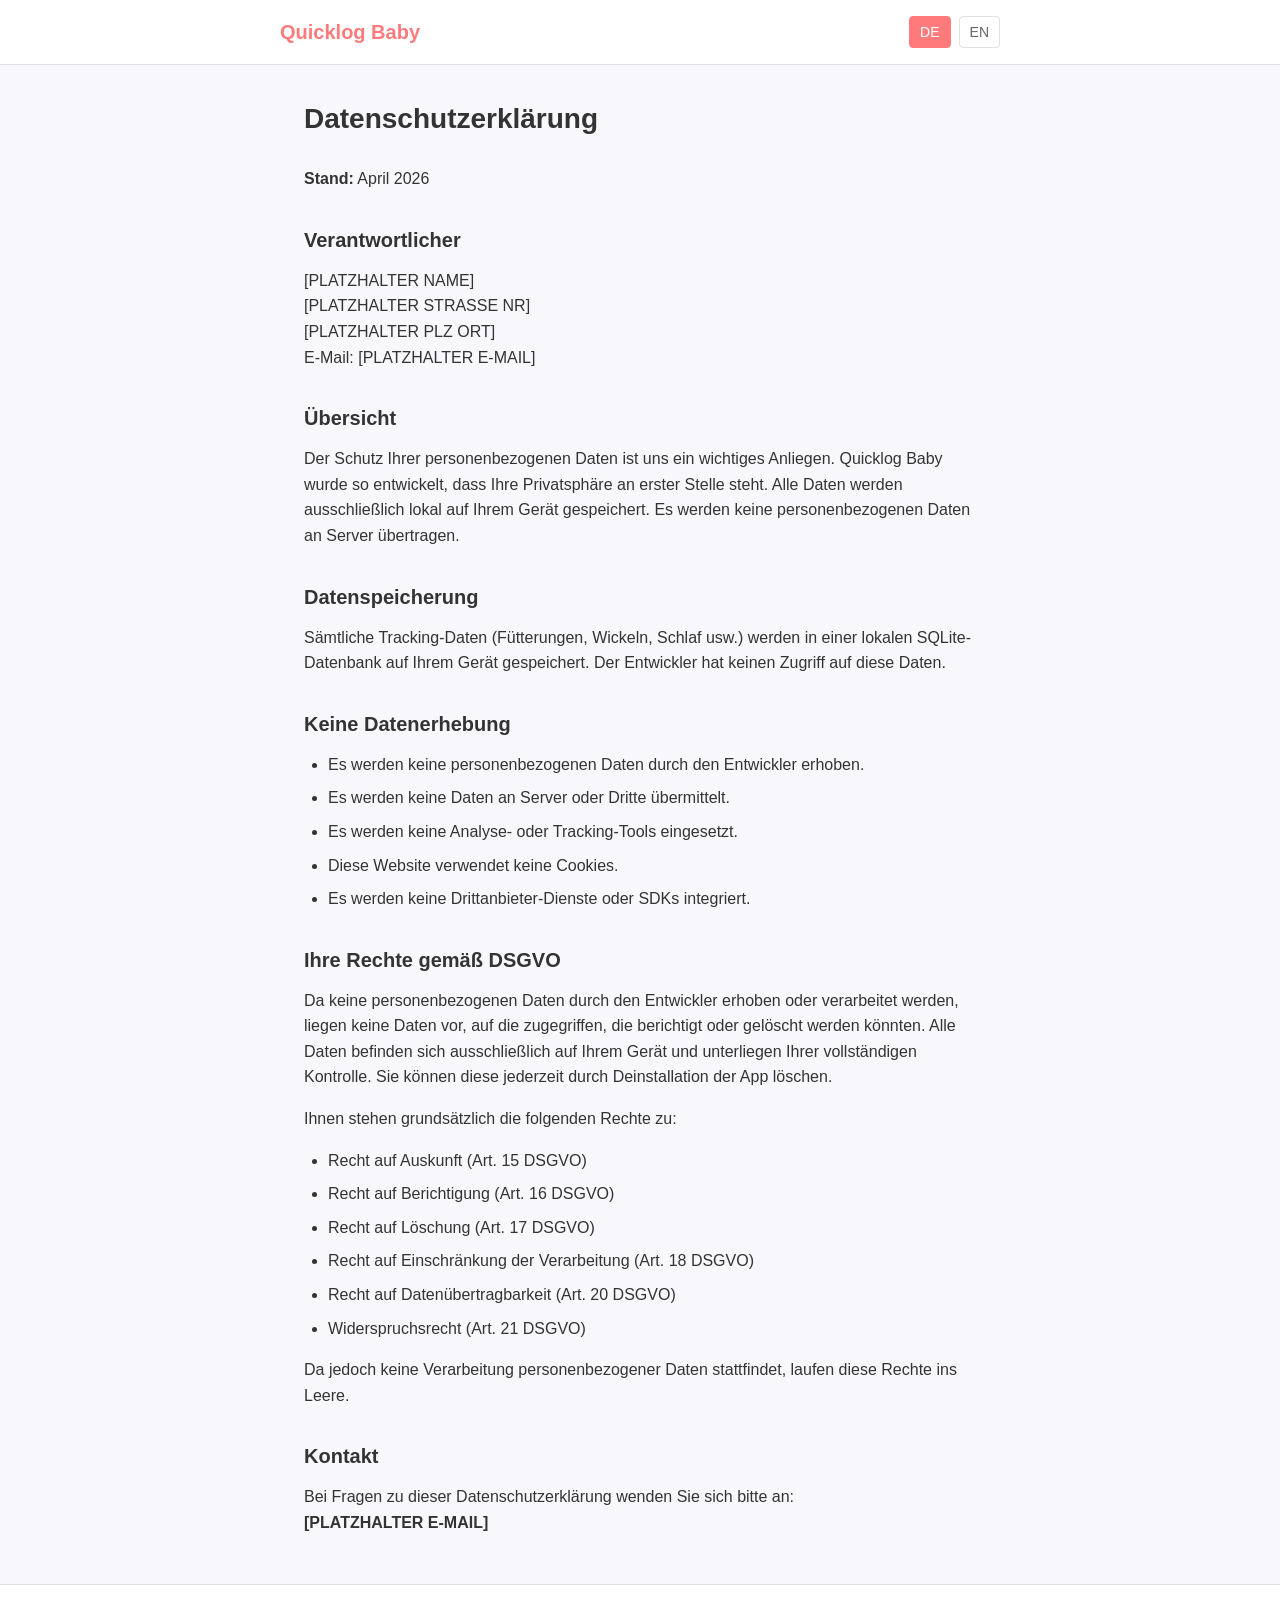
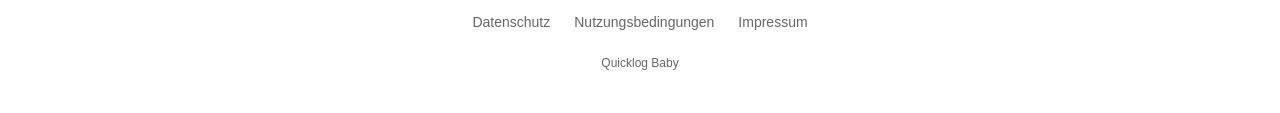
==== de/privacy.html @ 5f9e902b "feat: create bilingual legal website with privacy, terms, and impressum - Landing page with DE/EN la" ====
<!DOCTYPE html>
<html lang="de">
<head>
  <meta charset="UTF-8">
  <meta name="viewport" content="width=device-width, initial-scale=1.0">
  <title>Datenschutzerkl&auml;rung — Quicklog Baby</title>
  <link rel="stylesheet" href="../style.css">
</head>
<body>
  <header>
    <div class="header-inner">
      <a href="../index.html" class="header-brand">Quicklog Baby</a>
      <div class="lang-switch">
        <a href="../de/privacy.html" class="active">DE</a>
        <a href="../en/privacy.html">EN</a>
      </div>
    </div>
  </header>

  <main>
    <h1>Datenschutzerkl&auml;rung</h1>

    <p><strong>Stand:</strong> April 2026</p>

    <h2>Verantwortlicher</h2>
    <p>
      [PLATZHALTER NAME]<br>
      [PLATZHALTER STRASSE NR]<br>
      [PLATZHALTER PLZ ORT]<br>
      E-Mail: [PLATZHALTER E-MAIL]
    </p>

    <h2>&Uuml;bersicht</h2>
    <p>
      Der Schutz Ihrer personenbezogenen Daten ist uns ein wichtiges Anliegen.
      Quicklog Baby wurde so entwickelt, dass Ihre Privatsph&auml;re an erster
      Stelle steht. Alle Daten werden ausschlie&szlig;lich lokal auf Ihrem
      Ger&auml;t gespeichert. Es werden keine personenbezogenen Daten an
      Server &uuml;bertragen.
    </p>

    <h2>Datenspeicherung</h2>
    <p>
      S&auml;mtliche Tracking-Daten (F&uuml;tterungen, Wickeln, Schlaf usw.)
      werden in einer lokalen SQLite-Datenbank auf Ihrem Ger&auml;t
      gespeichert. Der Entwickler hat keinen Zugriff auf diese Daten.
    </p>

    <h2>Keine Datenerhebung</h2>
    <ul>
      <li>Es werden keine personenbezogenen Daten durch den Entwickler erhoben.</li>
      <li>Es werden keine Daten an Server oder Dritte &uuml;bermittelt.</li>
      <li>Es werden keine Analyse- oder Tracking-Tools eingesetzt.</li>
      <li>Diese Website verwendet keine Cookies.</li>
      <li>Es werden keine Drittanbieter-Dienste oder SDKs integriert.</li>
    </ul>

    <h2>Ihre Rechte gem&auml;&szlig; DSGVO</h2>
    <p>
      Da keine personenbezogenen Daten durch den Entwickler erhoben oder
      verarbeitet werden, liegen keine Daten vor, auf die zugegriffen, die
      berichtigt oder gel&ouml;scht werden k&ouml;nnten. Alle Daten befinden
      sich ausschlie&szlig;lich auf Ihrem Ger&auml;t und unterliegen Ihrer
      vollst&auml;ndigen Kontrolle. Sie k&ouml;nnen diese jederzeit durch
      Deinstallation der App l&ouml;schen.
    </p>

    <p>
      Ihnen stehen grunds&auml;tzlich die folgenden Rechte zu:
    </p>
    <ul>
      <li>Recht auf Auskunft (Art. 15 DSGVO)</li>
      <li>Recht auf Berichtigung (Art. 16 DSGVO)</li>
      <li>Recht auf L&ouml;schung (Art. 17 DSGVO)</li>
      <li>Recht auf Einschr&auml;nkung der Verarbeitung (Art. 18 DSGVO)</li>
      <li>Recht auf Daten&uuml;bertragbarkeit (Art. 20 DSGVO)</li>
      <li>Widerspruchsrecht (Art. 21 DSGVO)</li>
    </ul>
    <p>
      Da jedoch keine Verarbeitung personenbezogener Daten stattfindet,
      laufen diese Rechte ins Leere.
    </p>

    <h2>Kontakt</h2>
    <p>
      Bei Fragen zu dieser Datenschutzerkl&auml;rung wenden Sie sich bitte an:<br>
      <strong>[PLATZHALTER E-MAIL]</strong>
    </p>
  </main>

  <footer>
    <div class="footer-inner">
      <ul class="footer-links">
        <li><a href="../de/privacy.html">Datenschutz</a></li>
        <li><a href="../de/terms.html">Nutzungsbedingungen</a></li>
        <li><a href="../de/impressum.html">Impressum</a></li>
      </ul>
      <p class="footer-copy">Quicklog Baby</p>
    </div>
  </footer>
</body>
</html>
---- style.css ----
/* Quicklog Baby — Shared Legal Pages Stylesheet */

:root {
  --color-primary: #FF7B7B;
  --color-bg: #F8F8FC;
  --color-text: #333333;
  --color-text-light: #666666;
  --color-border: #E0E0E8;
  --max-width: 720px;
}

*,
*::before,
*::after {
  box-sizing: border-box;
  margin: 0;
  padding: 0;
}

html {
  font-size: 16px;
  -webkit-text-size-adjust: 100%;
}

body {
  font-family: -apple-system, BlinkMacSystemFont, "Segoe UI", Roboto,
    "Helvetica Neue", Arial, sans-serif;
  color: var(--color-text);
  background-color: var(--color-bg);
  line-height: 1.6;
  min-height: 100vh;
  display: flex;
  flex-direction: column;
}

/* ---- Header ---- */

header {
  background-color: #ffffff;
  border-bottom: 1px solid var(--color-border);
  padding: 1rem 1.5rem;
  position: sticky;
  top: 0;
  z-index: 10;
}

.header-inner {
  max-width: var(--max-width);
  margin: 0 auto;
  display: flex;
  align-items: center;
  justify-content: space-between;
}

.header-brand {
  font-size: 1.25rem;
  font-weight: 700;
  color: var(--color-primary);
  text-decoration: none;
}

.lang-switch {
  display: flex;
  gap: 0.5rem;
}

.lang-switch a {
  font-size: 0.875rem;
  padding: 0.25rem 0.625rem;
  border: 1px solid var(--color-border);
  border-radius: 4px;
  text-decoration: none;
  color: var(--color-text-light);
  transition: background-color 0.15s, color 0.15s;
}

.lang-switch a:hover,
.lang-switch a.active {
  background-color: var(--color-primary);
  color: #ffffff;
  border-color: var(--color-primary);
}

/* ---- Main content ---- */

main {
  flex: 1;
  max-width: var(--max-width);
  margin: 0 auto;
  padding: 2rem 1.5rem;
  width: 100%;
}

h1 {
  font-size: 1.75rem;
  margin-bottom: 1.5rem;
  color: var(--color-text);
}

h2 {
  font-size: 1.25rem;
  margin-top: 2rem;
  margin-bottom: 0.75rem;
  color: var(--color-text);
}

p {
  margin-bottom: 1rem;
}

ul {
  margin-bottom: 1rem;
  padding-left: 1.5rem;
}

li {
  margin-bottom: 0.5rem;
}

/* ---- Landing page ---- */

.landing {
  text-align: center;
  padding-top: 4rem;
}

.landing h1 {
  font-size: 2.5rem;
  color: var(--color-primary);
  margin-bottom: 0.5rem;
}

.landing .tagline {
  font-size: 1.125rem;
  color: var(--color-text-light);
  margin-bottom: 3rem;
}

.lang-buttons {
  display: flex;
  gap: 1rem;
  justify-content: center;
  flex-wrap: wrap;
}

.lang-buttons a {
  display: inline-block;
  padding: 0.875rem 2.5rem;
  font-size: 1.125rem;
  font-weight: 600;
  color: #ffffff;
  background-color: var(--color-primary);
  border-radius: 8px;
  text-decoration: none;
  transition: opacity 0.15s;
}

.lang-buttons a:hover {
  opacity: 0.85;
}

/* ---- Footer ---- */

footer {
  background-color: #ffffff;
  border-top: 1px solid var(--color-border);
  padding: 1.5rem;
  margin-top: auto;
}

.footer-inner {
  max-width: var(--max-width);
  margin: 0 auto;
  text-align: center;
}

.footer-links {
  list-style: none;
  padding: 0;
  display: flex;
  gap: 1.5rem;
  justify-content: center;
  flex-wrap: wrap;
  margin-bottom: 0.75rem;
}

.footer-links a {
  color: var(--color-text-light);
  text-decoration: none;
  font-size: 0.875rem;
}

.footer-links a:hover {
  color: var(--color-primary);
}

.footer-copy {
  font-size: 0.75rem;
  color: var(--color-text-light);
}

/* ---- Responsive ---- */

@media (max-width: 480px) {
  .landing h1 {
    font-size: 2rem;
  }

  .lang-buttons a {
    width: 100%;
    text-align: center;
  }

  h1 {
    font-size: 1.5rem;
  }
}
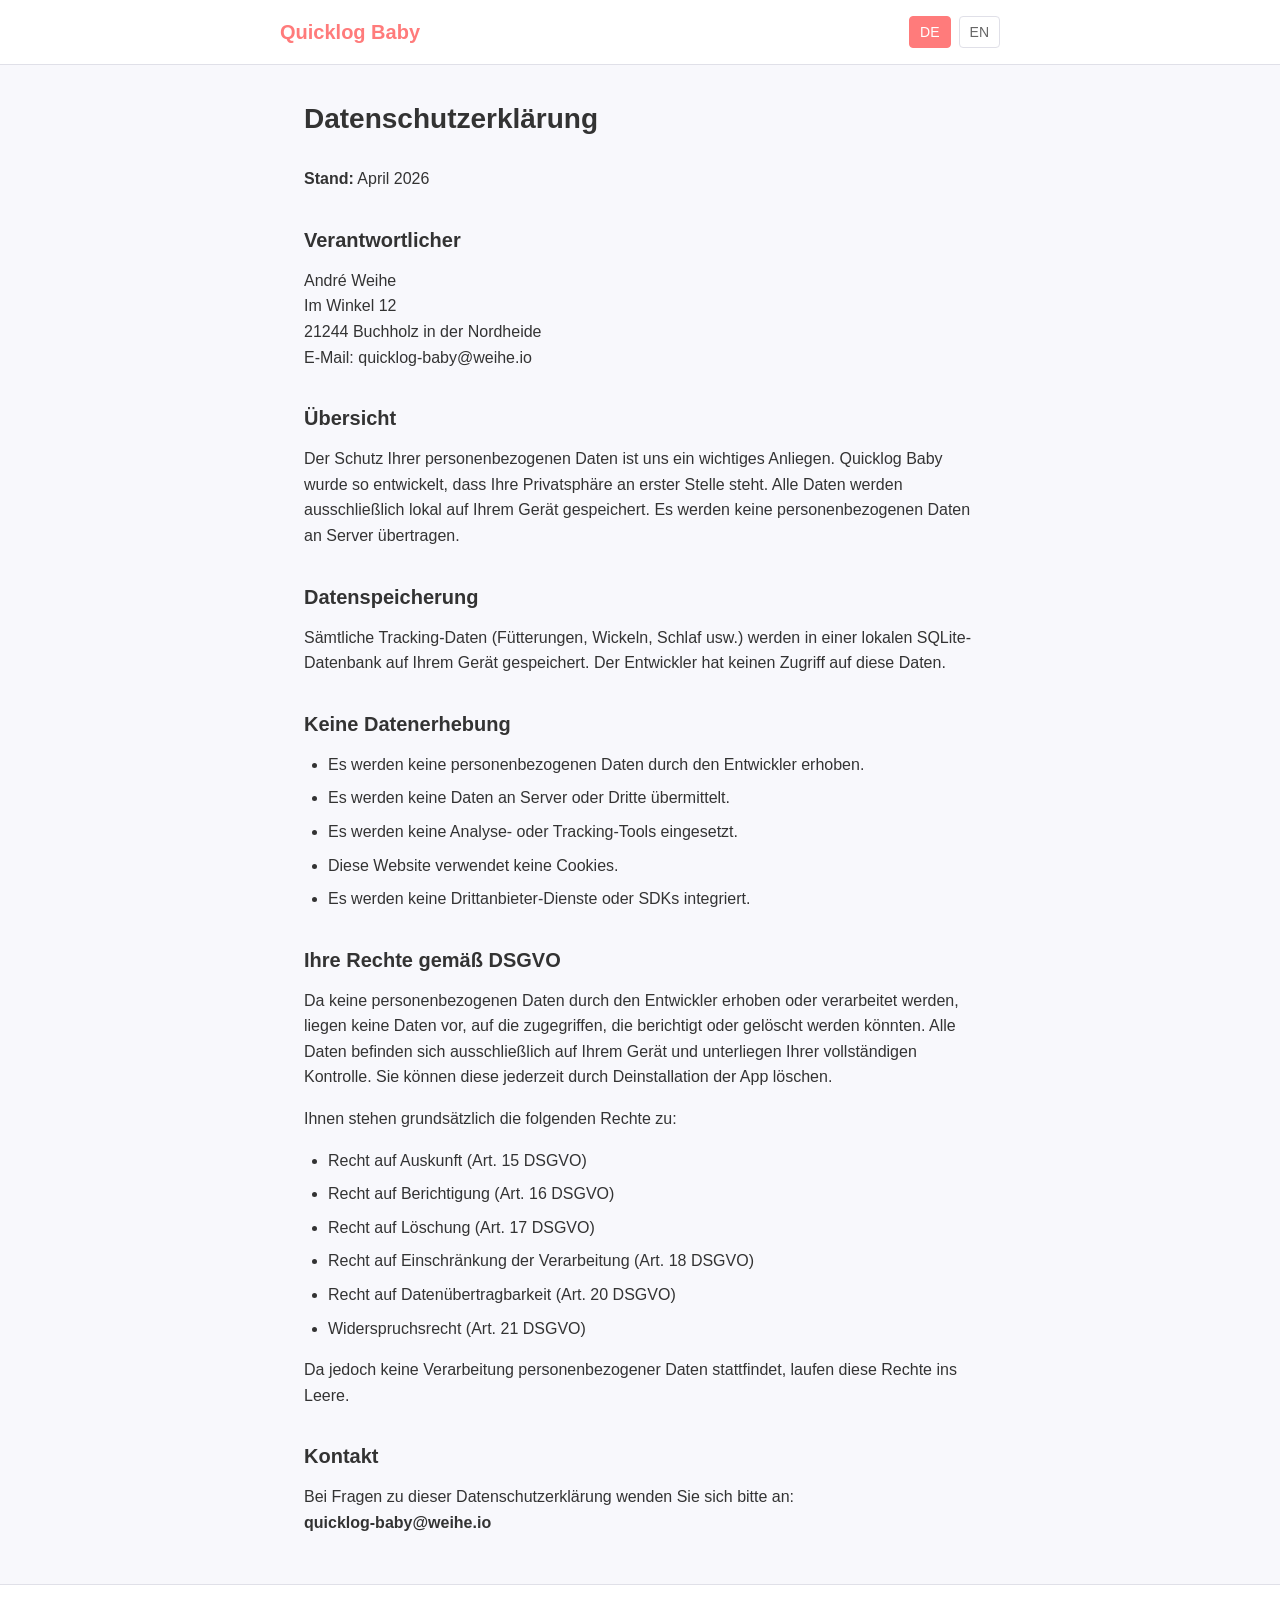
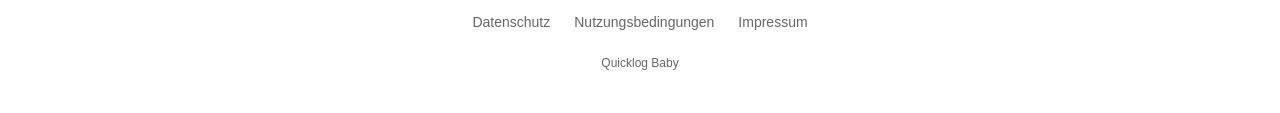
==== commit 1e7f5b6c: "chore: replace placeholder data with real contact information André Weihe, Im Winkel 12, 21244 Buchh" ====
--- a/de/privacy.html
+++ b/de/privacy.html
@@ -24,10 +24,10 @@
 
     <h2>Verantwortlicher</h2>
     <p>
-      [PLATZHALTER NAME]<br>
-      [PLATZHALTER STRASSE NR]<br>
-      [PLATZHALTER PLZ ORT]<br>
-      E-Mail: [PLATZHALTER E-MAIL]
+      Andr&eacute; Weihe<br>
+      Im Winkel 12<br>
+      21244 Buchholz in der Nordheide<br>
+      E-Mail: quicklog-baby@weihe.io
     </p>
 
     <h2>&Uuml;bersicht</h2>
@@ -84,7 +84,7 @@
     <h2>Kontakt</h2>
     <p>
       Bei Fragen zu dieser Datenschutzerkl&auml;rung wenden Sie sich bitte an:<br>
-      <strong>[PLATZHALTER E-MAIL]</strong>
+      <strong>quicklog-baby@weihe.io</strong>
     </p>
   </main>
 
